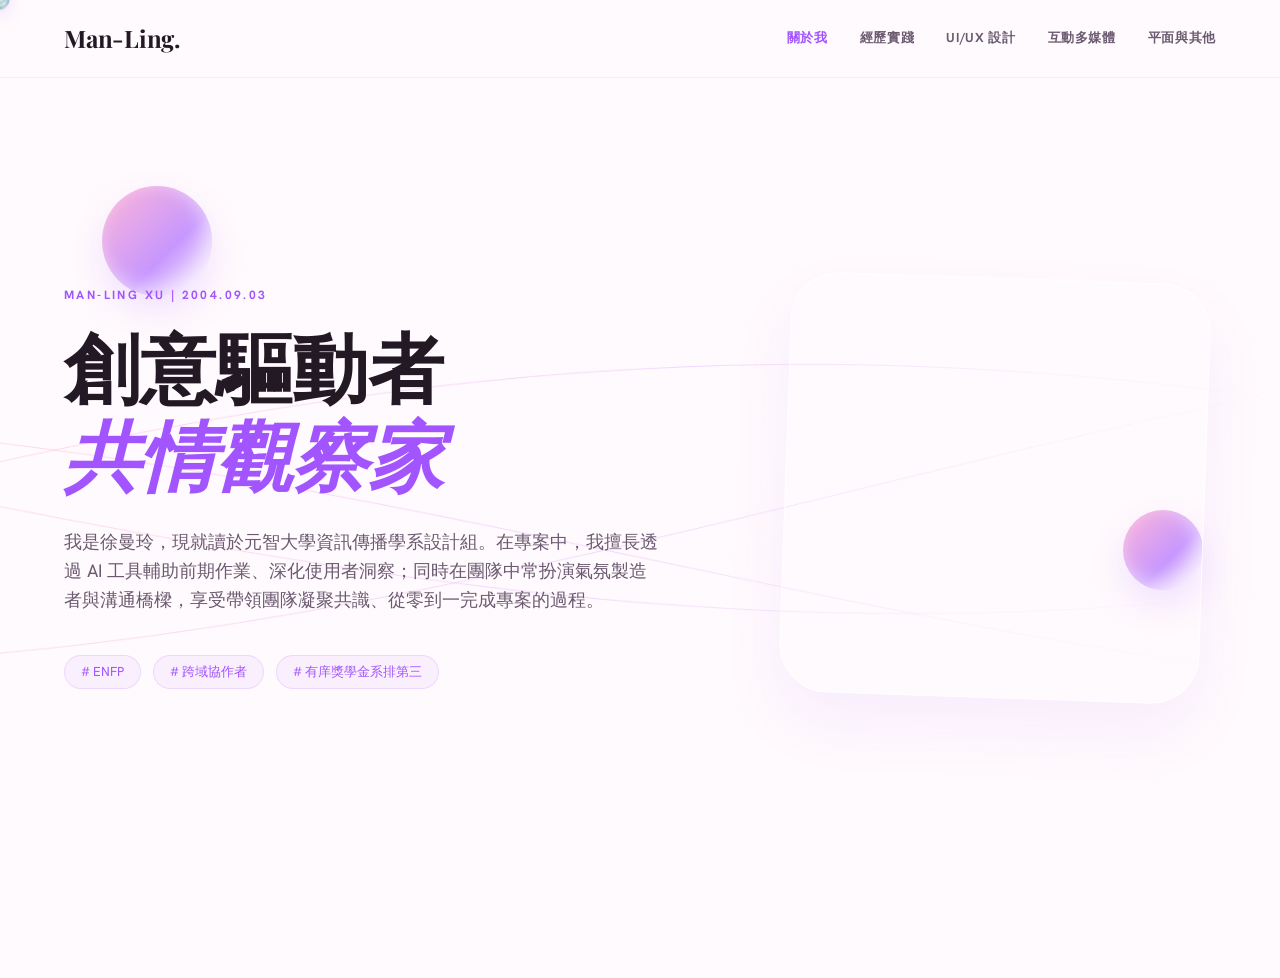
==== index.html @ bddfe29c "0608" ====
<!DOCTYPE html>
<html lang="zh-Hant-TW" class="scroll-smooth">
<head>
    <meta charset="utf-8"/>
    <meta content="width=device-width, initial-scale=1.0" name="viewport"/>
    <title>徐曼玲 Man-Ling XU | Portfolio</title>
    <link href="https://fonts.googleapis.com/css2?family=Playfair+Display:ital,wght@0,600;0,700;1,600&family=Hanken+Grotesk:wght@400;700&display=swap" rel="stylesheet"/>
    <link href="https://fonts.googleapis.com/css2?family=Material+Symbols+Outlined:wght,FILL@100..700,0..1&display=swap" rel="stylesheet"/>
    <link rel="stylesheet" href="./portfolio/style.css">
</head>
<body>

    <div class="custom-cursor" id="cursor"></div>

   <header class="site-header">
        <nav class="nav-container">
            <a class="nav-logo" href="index.html">Man-Ling.</a>
            <div class="nav-links">
                <a class="nav-link active" href="index.html">關於我</a>
                <a class="nav-link" href="./portfolio/experience.html">經歷實踐</a>
                <a class="nav-link" href="./portfolio/uiux.html">UI/UX 設計</a>
                <a class="nav-link" href="./portfolio/interactive.html">互動多媒體</a>
                <a class="nav-link" href="./portfolio/graphic.html">平面與其他</a>
            </div>
        </nav>
    </header>

    <main class="abstract-theme" id="main-canvas">
        <canvas id="fluid-bg"></canvas>
        
        <div class="floating-sphere sphere-1"></div>
        <div class="floating-sphere sphere-2"></div>

        <section class="hero-section" id="about">
            <div class="hero-content">
                <span class="hero-tagline animate-fade-in">MAN-LING XU | 2004.09.03</span>
                <h1 class="hero-title animate-fade-in delay-1">
                    創意驅動者 <br/>
                    <span class="italic-text">共情觀察家</span>
                </h1>
                <p class="hero-description animate-fade-in delay-2">
                    我是徐曼玲，現就讀於元智大學資訊傳播學系設計組。在專案中，我擅長透過 AI 工具輔助前期作業、深化使用者洞察；同時在團隊中常扮演氣氛製造者與溝通橋樑，享受帶領團隊凝聚共識、從零到一完成專案的過程。
                </p>
                <div class="trait-tags animate-fade-in delay-3">
                    <span class="trait-tag"># ENFP</span>
                    <span class="trait-tag"># 跨域協作者</span>
                    <span class="trait-tag"># 有庠獎學金系排第三</span>
                </div>
            </div>
            
            <div class="hero-visual animate-fade-in delay-4">
                <div class="hero-image-container">
                    <div class="hero-image-slider">
                        <img class="slider-img" alt="徐曼玲 照片1" src="./images/myself.jpg"/>
                        <img class="slider-img" alt="徐曼玲 照片2" src="./images/myself.jpg"/>
                        <img class="slider-img" alt="徐曼玲 照片3" src="./images/myself.jpg"/>
                    </div>
                    <div class="vapor-overlay"></div>
                </div>
            </div>
        </section>
    </main>

    <!-- <footer class="site-footer">
        <div class="footer-info">
            <span class="footer-logo">徐曼玲 Man-Ling XU</span>
            <p class="footer-copyright">© 2026 Portfolio. Built with Fluid Aesthetics.</p>
        </div>
        <div class="footer-links">
            <a class="footer-link" href="mailto:mina20049393@gmail.com">mina20049393@gmail.com</a>
        </div>
    </footer> -->

    <script src="./portfolio/script.js"></script>
</body>
</html>
---- portfolio/style.css ----
/* ==========================================================================
   1. 曼玲的作品集專屬調色盤 - 【明亮極光流體版】
   ========================================================================== */
:root {
    --color-surface: #fffafd;               /* 明亮通透的柔粉白底色 */
    --color-on-surface: #231925;            /* 深紫灰文字（兼顧明亮與極佳易讀性） */
    --color-on-surface-variant: #6b5a70;    /* 優雅的煙燻紫灰次要字 */
    --color-primary: #a255ff;               /* 亮麗極光紫 */
    --color-accent-pink: #ff7da7;           /* 育秀盃未來寵物 APP 櫻花粉 */
    
    --radius-card: 2rem;
    --radius-full: 9999px;
    --padding-desktop: clamp(24px, 5vw, 80px);
    --gutter: 32px;
    --container-max-width: 1440px;

    --font-headline: 'Playfair Display', 'PingFang TC', serif;
    --font-body: 'Hanken Grotesk', 'PingFang TC', sans-serif;

    --fs-display: clamp(38px, 6vw, 76px);
    --fs-headline-lg: clamp(26px, 4vw, 38px);
    --fs-headline-sm: clamp(20px, 2.5vw, 24px);
    --fs-body-lg: clamp(16px, 1.5vw, 18px);
    --fs-body-md: 16px;
    --fs-label-caps: 12px;
}

/* ==========================================================================
   2. 全域基礎重設（防止邊距撐開跑版）
   ========================================================================== */
*, *::before, *::after {
    box-sizing: border-box;
    margin: 0;
    padding: 0;
}

html {
    scroll-behavior: smooth;
}

body {
    background-color: var(--color-surface);
    color: var(--color-on-surface);
    font-family: var(--font-body);
    font-size: var(--fs-body-md);
    line-height: 1.6;
    overflow-x: hidden;
    -webkit-font-smoothing: antialiased;
}

@media (min-width: 768px) {
    body { cursor: none; } /* 啟用自訂太極游標 */
}

/* ==========================================================================
   3. Canvas 背景與 3D 浮動球體
   ========================================================================== */
.abstract-theme {
    position: relative;
    min-height: 100vh;
    width: 100%;
    z-index: 1;
}

#fluid-bg {
    position: absolute;
    top: 0;
    left: 0;
    width: 100%;
    height: 100%;
    z-index: 0;
    pointer-events: none;
}

.floating-sphere {
    position: absolute;
    border-radius: 50%;
    background: linear-gradient(135deg, rgba(255, 153, 200, 0.7) 0%, rgba(162, 85, 255, 0.6) 60%, rgba(255, 255, 255, 0) 100%);
    box-shadow: 0 15px 35px rgba(162, 85, 255, 0.15), inset -6px -6px 20px rgba(255, 255, 255, 0.6);
    z-index: 2;
    pointer-events: none;
}

.sphere-1 { top: 12%; left: 8%; width: 110px; height: 110px; animation: floatY 14s infinite ease-in-out alternate; }
.sphere-2 { top: 48%; right: 6%; width: 80px; height: 80px; animation: floatY 10s infinite ease-in-out alternate-reverse; }
.sphere-3 { bottom: 15%; left: 15%; width: 50px; height: 50px; animation: floatY 7s infinite ease-in-out alternate; }

@keyframes floatY {
    0% { transform: translateY(0px) scale(1); filter: blur(2px); }
    100% { transform: translateY(-25px) scale(1.03); filter: blur(4px); }
}

/* ==========================================================================
   4. 導覽列與輕盈玻璃擬態卡片（修正過於透明導致疊字的問題）
   ========================================================================== */
.site-header {
    position: sticky;
    top: 0;
    width: 100%;
    /* 調整磨砂玻璃的飽和度，避免滾動時後方文字穿透雜亂 */
    background: rgba(255, 250, 253, 0.75); 
    backdrop-filter: blur(24px);
    -webkit-backdrop-filter: blur(24px);
    border-bottom: 1px solid rgba(35, 25, 37, 0.05);
    z-index: 100;
}

.nav-container {
    display: flex;
    justify-content: space-between;
    align-items: center;
    padding: 1.2rem var(--padding-desktop);
    max-width: var(--container-max-width);
    margin: 0 auto;
}

.nav-logo {
    font-family: var(--font-headline);
    font-size: var(--fs-headline-sm);
    font-weight: 700;
    color: var(--color-on-surface);
    text-decoration: none;
    letter-spacing: -0.01em;
}

.nav-links { display: none; gap: 32px; }
@media (min-width: 1024px) { .nav-links { display: flex; } }

.nav-link {
    font-size: 13px;
    font-weight: 700;
    color: var(--color-on-surface-variant);
    text-decoration: none;
    letter-spacing: 0.05em;
    transition: color 0.3s;
}
.nav-link:hover, .nav-link.active { color: var(--color-primary); }

.btn {
    display: inline-flex;
    align-items: center;
    justify-content: center;
    padding: 0.7rem 1.6rem;
    border-radius: var(--radius-full);
    border: none;
    font-size: 12px;
    font-weight: 700;
    cursor: pointer;
    transition: all 0.3s ease;
    text-decoration: none;
}

.btn-primary {
    background: linear-gradient(90deg, #a255ff, var(--color-accent-pink));
    color: #ffffff;
    box-shadow: 0 8px 20px rgba(162, 85, 255, 0.2);
}
.btn-primary:hover {
    transform: translateY(-2px);
    box-shadow: 0 12px 28px rgba(162, 85, 255, 0.35);
}

.glass-pane {
    background: rgba(255, 255, 255, 0.55);
    backdrop-filter: blur(20px);
    -webkit-backdrop-filter: blur(20px);
    border: 1px solid rgba(255, 255, 255, 0.6);
    box-shadow: 0 10px 30px rgba(162, 85, 255, 0.04);
}

/* ==========================================================================
   5. 補齊結構排版樣式（防範 Bento Grid 跑版的核心）
   ========================================================================== */
.hero-section {
    position: relative;
    z-index: 10;
    min-height: calc(100vh - 80px);
    display: grid;
    grid-template-columns: 1fr;
    align-items: center;
    padding: var(--padding-desktop);
    max-width: var(--container-max-width);
    margin: 0 auto;
    gap: 48px;
}
@media (min-width: 1024px) { .hero-section { grid-template-columns: 1.2fr 0.8fr; } }

.hero-tagline {
    display: block;
    font-size: var(--fs-label-caps);
    font-weight: 700;
    color: var(--color-primary);
    letter-spacing: 0.2em;
    margin-bottom: 1rem;
}

.hero-title { font-family: var(--font-headline); font-size: var(--fs-display); color: var(--color-on-surface); line-height: 1.15; margin-bottom: 2rem; }
.hero-description { color: var(--color-on-surface-variant); font-size: var(--fs-body-lg); margin-bottom: 2.5rem; max-width: 600px; }

.trait-tags { display: flex; gap: 12px; flex-wrap: wrap; }
.trait-tag {
    background: rgba(162, 85, 255, 0.06);
    border: 1px solid rgba(162, 85, 255, 0.15);
    padding: 6px 16px;
    border-radius: var(--radius-full);
    font-size: 13px;
    color: var(--color-primary);
}

.hero-image-container {
    width: 100%;
    max-width: 420px;
    aspect-ratio: 1 / 1;
    border-radius: 3rem;
    overflow: hidden;
    transform: rotate(2deg);
    box-shadow: 0 30px 60px rgba(162, 85, 255, 0.08);
    border: 1px solid rgba(255, 255, 255, 0.8);
    margin: 0 auto;
}

.cover-img { width: 100%; height: 100%; object-fit: cover; }
.italic-text { font-style: italic; color: var(--color-primary); }

/* Bento 網格系統 */
.portfolio-section { position: relative; z-index: 10; padding: 6rem var(--padding-desktop); max-width: var(--container-max-width); margin: 0 auto; }
.section-num { font-size: 14px; font-weight: 700; color: var(--color-accent-pink); display: block; margin-bottom: 0.5rem; }
.section-title { font-family: var(--font-headline); font-size: var(--fs-headline-lg); color: var(--color-on-surface); }
.section-subtitle { color: var(--color-on-surface-variant); margin-top: 0.5rem; }

.badge-container { display: flex; gap: 8px; margin-top: 1rem; flex-wrap: wrap; }
.badge { padding: 4px 14px; background: rgba(255, 255, 255, 0.6); border: 1px solid rgba(0, 0, 0, 0.04); border-radius: var(--radius-full); font-size: 11px; color: var(--color-on-surface-variant); }
.logo { padding: 4px 14px; background: rgba(255, 255, 255, 0.6); border: 1px solid rgba(255, 255, 255, 0.04); border-radius: var(--radius-full); font-size: 11px; color: var(--color-on-surface-variant); }

.bento-grid { display: grid; grid-template-columns: 1fr; gap: var(--gutter); margin-top: 3.5rem; }
@media (min-width: 768px) { .bento-grid { grid-template-columns: repeat(12, 1fr); } }

.bento-card { position: relative; border-radius: var(--radius-card); overflow: hidden; min-height: 260px; transition: all 0.5s cubic-bezier(0.16, 1, 0.3, 1); }
.bento-card:hover { transform: translateY(-5px); border-color: rgba(162, 85, 255, 0.3); box-shadow: 0 30px 60px rgba(162, 85, 255, 0.08); }

@media (min-width: 768px) {
    .col-span-12 { grid-column: span 12; }
    .col-span-8 { grid-column: span 8; }
    .col-span-7 { grid-column: span 7; }
    .col-span-5 { grid-column: span 5; }
    .col-span-4 { grid-column: span 4; }
}

.card-text-content { padding: 2.5rem; }
.card-inner-title { font-family: var(--font-headline); font-size: var(--fs-headline-sm); color: var(--color-on-surface); margin-bottom: 1rem; }
.card-inner-desc { color: var(--color-on-surface-variant); font-size: var(--fs-body-lg); }
.card-inner-info { color: var(--color-on-surface-variant); }

.blueprint-mini-grid { display: grid; grid-template-columns: 1fr; gap: 24px; margin-top: 2rem; }
@media (min-width: 768px) { .blueprint-mini-grid { grid-template-columns: repeat(3, 1fr); } }
.blueprint-node h4 { font-size: 14px; color: var(--color-primary); margin-bottom: 0.5rem; }
.blueprint-node p { font-size: 14px; color: var(--color-on-surface-variant); }

.work-title { font-family: var(--font-headline); font-size: 20px; color: var(--color-on-surface); margin: 0.5rem 0; }
.work-desc { font-size: 14px; color: var(--color-on-surface-variant); }
.card-tag { font-size: 11px; color: var(--color-accent-pink); font-weight: 700; text-transform: uppercase; }

.card-overlay { position: absolute; inset: 0; padding: 3rem; display: flex; flex-direction: column; justify-content: flex-end; }
.gradient-bottom { background: linear-gradient(to top, rgba(255, 250, 253, 0.9) 0%, transparent 80%); }
.card-title-lg { font-family: var(--font-headline); font-size: var(--fs-headline-sm); color: var(--color-on-surface); margin-bottom: 0.5rem; }
.card-desc { color: var(--color-on-surface-variant); font-size: var(--fs-body-md); }

/* ==========================================================================
   6. 獨立頁面時間軸樣式表 (Timeline Section)
   ========================================================================== */
.timeline-container { position: relative; max-width: 900px; margin: 3.5rem auto 0; padding: 0 1rem; }
.timeline-container::before {
    content: ''; position: absolute; top: 0; bottom: 0; width: 2px;
    background: linear-gradient(to bottom, var(--color-primary), var(--color-accent-pink), transparent);
    left: 31px; box-shadow: 0 0 10px rgba(162, 85, 255, 0.2);
}
@media (min-width: 768px) { .timeline-container::before { left: 50%; transform: translateX(-50%); } }

.timeline-item { position: relative; margin-bottom: 3rem; display: flex; flex-direction: column; }
@media (min-width: 768px) { .timeline-item { flex-direction: row; justify-content: space-between; } }

.timeline-badge {
    position: absolute; left: 12px; width: 40px; height: 40px; border-radius: 50%;
    background: #ffffff; border: 2px solid var(--color-primary); color: var(--color-primary);
    font-size: 11px; font-weight: 700; display: flex; align-items: center; justify-content: center; z-index: 10;
    box-shadow: 0 4px 12px rgba(162, 85, 255, 0.15);
}
@media (min-width: 768px) { .timeline-badge { left: 50%; transform: translateX(-50%); } }

.timeline-panel { position: relative; width: calc(100% - 60px); margin-left: 60px; padding: 2rem; border-radius: 1.5rem; transition: border-color 0.4s ease; }
@media (min-width: 768px) {
    .timeline-panel { width: 44%; margin-left: 0; }
    .timeline-item:nth-child(odd) .timeline-panel { margin-left: auto; }
    .timeline-item:nth-child(even) .timeline-panel { margin-right: auto; }
}
.timeline-panel:hover { border-color: var(--color-accent-pink); }
.timeline-date { display: inline-block; font-size: 11px; font-weight: 700; color: var(--color-accent-pink); letter-spacing: 0.05em; margin-bottom: 0.5rem; }
.timeline-title { font-family: var(--font-headline); font-size: 18px; color: var(--color-on-surface); margin-bottom: 0.8rem; }
.timeline-desc { font-size: 14px; color: var(--color-on-surface-variant); text-align: justify; }

/* ==========================================================================
   7. 游標與滾動動畫
   ========================================================================== */
.custom-cursor {
    display: none;
    width: 28px;
    height: 28px;
    position: fixed;
    pointer-events: none;
    z-index: 9999;
    background-image: url('../images/3DBubbles.png');
    background-size: contain;
    background-repeat: no-repeat;
    filter: drop-shadow(0 4px 8px rgba(162, 85, 255, 0.2));
    transform: translate(-50%, -50%);
    transition: transform 0.08s ease-out;
}
@media (min-width: 768px) { .custom-cursor { display: block; } }
.custom-cursor.click-effect { transform: translate(-50%, -50%) scale(1.3) rotate(90deg); }

.reveal-on-scroll {
    opacity: 0;
    transform: translateY(30px);
    transition: opacity 1s cubic-bezier(0.16, 1, 0.3, 1), transform 1s cubic-bezier(0.16, 1, 0.3, 1);
}
.reveal-on-scroll.is-visible { opacity: 1; transform: translateY(0); }
/* 
.site-footer { padding: 1rem var(--padding-desktop); display: flex; justify-content: space-between; align-items: center; border-top: 1px solid rgba(0,0,0,0.03); position: relative; z-index: 10; }
.footer-logo { font-family: var(--font-headline); color: var(--color-on-surface); font-weight: 700; }
.footer-links .footer-link { color: var(--color-on-surface-variant); text-decoration: none; font-size: 14px; }
.footer-links .footer-link:hover { color: var(--color-primary); } */

/* ==========================================================================
   8. 平面設計卡片圖片修正規範 與 互動燈箱 (Lightbox Overlay)
   ========================================================================== */

/* 修正卡片架構：使其可控制圖片高度 */
.bento-card {
    display: flex;
    flex-direction: column;
    cursor: pointer; /* 讓使用者知道可以點擊 */
}

/* 圖片外層包裝：約束高度，切齊邊緣 */
.card-img-wrapper {
    width: 100%;
    height: 280px; /* 約束卡片內的圖片高度，防止太大撐破版面 */
    overflow: hidden;
    position: relative;
    display: flex;
}

/* 雙圖片並排修正 (專屬第一張卡片) */
.card-img-wrapper.multi-img .portfolio-img {
    width: 50%;
    height: 100%;
    border-right: 1px solid rgba(255, 255, 255, 0.4);
}
.card-img-wrapper.multi-img .portfolio-img:last-child {
    border-right: none;
}

/* 圖片渲染控制 */
.portfolio-img {
    width: 100%;
    height: 100%;
    object-fit: cover; /* 等比例縮放並填滿，絕不變形 */
    object-position: center top; /* 靠上居中對齊海報焦點 */
    transition: transform 0.6s cubic-bezier(0.16, 1, 0.3, 1);
}

/* 滑鼠懸停放大特效 */
.bento-card:hover .portfolio-img {
    transform: scale(1.04);
}

.card-text-content {
    padding: 1.8rem 2rem 2rem;
}

/* -----------------------------------------
   燈箱彈出視窗 (Modal) 核心與優化樣式
   ----------------------------------------- */
.lightbox-overlay {
    position: fixed;
    inset: 0;
    background: rgba(23, 16, 26, 0.45); /* 更優雅通透的深紫灰遮罩 */
    backdrop-filter: blur(16px);
    -webkit-backdrop-filter: blur(16px);
    z-index: 2000;
    display: flex;
    align-items: center;
    justify-content: center;
    padding: 24px;
    opacity: 0;
    pointer-events: none;
    transition: opacity 0.4s cubic-bezier(0.16, 1, 0.3, 1);
}

/* 當燈箱啟用時 */
.lightbox-overlay.active {
    opacity: 1;
    pointer-events: auto;
}

/* 燈箱本體容器 (延續整體明亮玻璃擬態) */
.lightbox-content {
    width: 100%;
    max-width: 920px;
    max-height: 85vh;
    border-radius: 2.5rem;
    position: relative;
    overflow-y: auto; 
    padding: 3.5rem 3rem 3rem;
    box-shadow: 0 40px 80px rgba(162, 85, 255, 0.12);
    transform: translateY(20px) scale(0.97);
    transition: transform 0.5s cubic-bezier(0.16, 1, 0.3, 1);
}

.lightbox-close {
    position: absolute;
    top: 24px;
    right: 28px;
    background: rgba(35, 25, 37, 0.05);
    border: none;
    width: 36px;
    height: 36px;
    border-radius: 50%;
    font-size: 24px;
    color: var(--color-on-surface);
    display: flex;
    align-items: center;
    justify-content: center;
    cursor: pointer;
    transition: all 0.3s cubic-bezier(0.16, 1, 0.3, 1);
    z-index: 10;
}
.lightbox-close:hover {
    background: var(--color-on-surface);
    color: #ffffff;
    transform: scale(1.08);
}

.lightbox-body {
    display: grid;
    grid-template-columns: 1fr;
    gap: 36px;
}
@media (min-width: 768px) {
    .lightbox-body {
        grid-template-columns: 1.1fr 0.9fr; 
    }
}

.lightbox-media {
    display: flex;
    gap: 12px;
    justify-content: center;
    align-items: center;
}

.lightbox-img {
    width: 100%;
    max-height: 55vh;
    object-fit: contain; 
    border-radius: 1.2rem;
    box-shadow: 0 15px 35px rgba(35, 25, 37, 0.08);
    background: rgba(255, 255, 255, 0.3);
}

.lightbox-media img:only-child { width: 100%; }
.lightbox-media img:not(:only-child) { width: calc(50% - 6px); }

.lightbox-info {
    display: flex;
    flex-direction: column;
    justify-content: center;
}

.lightbox-detailed-desc {
    margin-top: 1.2rem;
    font-size: 14px;
    line-height: 1.75;
    color: var(--color-on-surface-variant);
    text-align: justify;
}
/* ==========================================================================
   12. 關於我 - 照片自動輪播特效 (CSS Slider Animation)
   ========================================================================== */
.hero-image-slider {
    position: relative;
    width: 100%;
    height: 100%;
    overflow: hidden;
}

.slider-img {
    position: absolute;
    top: 0;
    left: 0;
    width: 100%;
    height: 100%;
    object-fit: cover;
    opacity: 0;
    /* 透過平滑的淡入淡出（crossfade）切換照片 */
    transition: opacity 1.5s ease-in-out;
    animation: imageSlider 12s infinite ease-in-out;
}

/* 計算三張照片各自的定時淡入淡出時間點（總時長 12 秒） */
.slider-img:nth-child(1) { animation-delay: 0s; }
.slider-img:nth-child(2) { animation-delay: 4s; }
.slider-img:nth-child(3) { animation-delay: 8s; }

@keyframes imageSlider {
    0%, 33.33% { opacity: 1; z-index: 2; }   /* 顯示 */
    41.66%, 91.66% { opacity: 0; z-index: 1; } /* 隱藏 */
    100% { opacity: 1; z-index: 2; }         /* 循環回到第一張 */
}
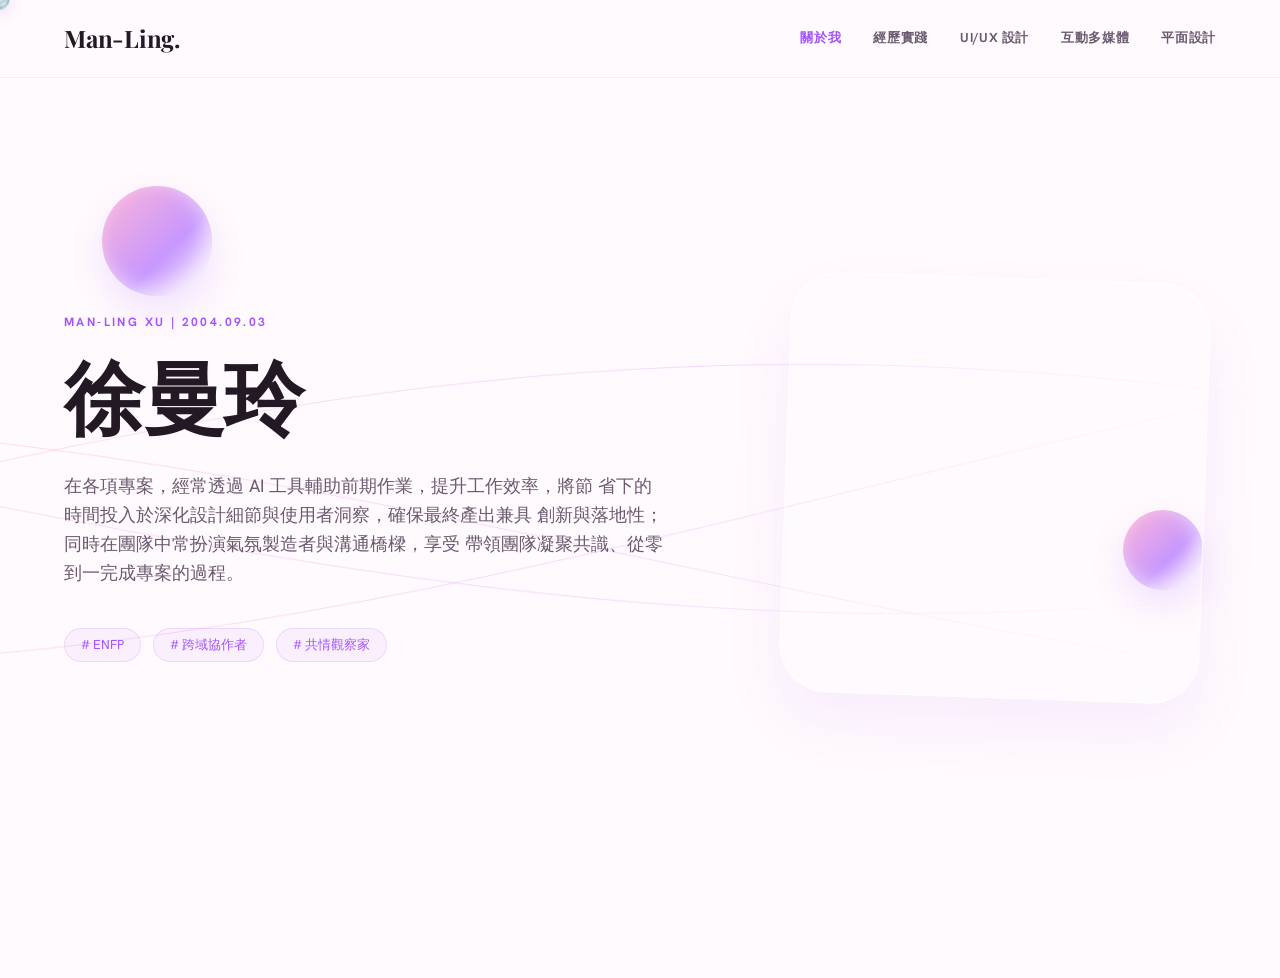
==== commit b886885c: "0609" ====
--- a/index.html
+++ b/index.html
@@ -1,18 +1,23 @@
 <!DOCTYPE html>
 <html lang="zh-Hant-TW" class="scroll-smooth">
+
 <head>
-    <meta charset="utf-8"/>
-    <meta content="width=device-width, initial-scale=1.0" name="viewport"/>
+    <meta charset="utf-8" />
+    <meta content="width=device-width, initial-scale=1.0" name="viewport" />
     <title>徐曼玲 Man-Ling XU | Portfolio</title>
-    <link href="https://fonts.googleapis.com/css2?family=Playfair+Display:ital,wght@0,600;0,700;1,600&family=Hanken+Grotesk:wght@400;700&display=swap" rel="stylesheet"/>
-    <link href="https://fonts.googleapis.com/css2?family=Material+Symbols+Outlined:wght,FILL@100..700,0..1&display=swap" rel="stylesheet"/>
+    <link
+        href="https://fonts.googleapis.com/css2?family=Playfair+Display:ital,wght@0,600;0,700;1,600&family=Hanken+Grotesk:wght@400;700&display=swap"
+        rel="stylesheet" />
+    <link href="https://fonts.googleapis.com/css2?family=Material+Symbols+Outlined:wght,FILL@100..700,0..1&display=swap"
+        rel="stylesheet" />
     <link rel="stylesheet" href="./portfolio/style.css">
 </head>
+
 <body>
 
     <div class="custom-cursor" id="cursor"></div>
 
-   <header class="site-header">
+    <header class="site-header">
         <nav class="nav-container">
             <a class="nav-logo" href="index.html">Man-Ling.</a>
             <div class="nav-links">
@@ -20,14 +25,14 @@
                 <a class="nav-link" href="./portfolio/experience.html">經歷實踐</a>
                 <a class="nav-link" href="./portfolio/uiux.html">UI/UX 設計</a>
                 <a class="nav-link" href="./portfolio/interactive.html">互動多媒體</a>
-                <a class="nav-link" href="./portfolio/graphic.html">平面與其他</a>
+                <a class="nav-link" href="./portfolio/graphic.html">平面設計</a>
             </div>
         </nav>
     </header>
 
     <main class="abstract-theme" id="main-canvas">
         <canvas id="fluid-bg"></canvas>
-        
+
         <div class="floating-sphere sphere-1"></div>
         <div class="floating-sphere sphere-2"></div>
 
@@ -35,25 +40,28 @@
             <div class="hero-content">
                 <span class="hero-tagline animate-fade-in">MAN-LING XU | 2004.09.03</span>
                 <h1 class="hero-title animate-fade-in delay-1">
-                    創意驅動者 <br/>
-                    <span class="italic-text">共情觀察家</span>
+                    <span class="Chinese-name-text">徐曼玲</span>
+    
                 </h1>
                 <p class="hero-description animate-fade-in delay-2">
-                    我是徐曼玲，現就讀於元智大學資訊傳播學系設計組。在專案中，我擅長透過 AI 工具輔助前期作業、深化使用者洞察；同時在團隊中常扮演氣氛製造者與溝通橋樑，享受帶領團隊凝聚共識、從零到一完成專案的過程。
+                    在各項專案，經常透過 AI 工具輔助前期作業，提升工作效率，將節
+                    省下的時間投入於深化設計細節與使用者洞察，確保最終產出兼具
+                    創新與落地性；同時在團隊中常扮演氣氛製造者與溝通橋樑，享受
+                    帶領團隊凝聚共識、從零到一完成專案的過程。
                 </p>
                 <div class="trait-tags animate-fade-in delay-3">
                     <span class="trait-tag"># ENFP</span>
                     <span class="trait-tag"># 跨域協作者</span>
-                    <span class="trait-tag"># 有庠獎學金系排第三</span>
+                    <span class="trait-tag"># 共情觀察家</span>
                 </div>
             </div>
-            
+
             <div class="hero-visual animate-fade-in delay-4">
                 <div class="hero-image-container">
                     <div class="hero-image-slider">
-                        <img class="slider-img" alt="徐曼玲 照片1" src="./images/myself.jpg"/>
-                        <img class="slider-img" alt="徐曼玲 照片2" src="./images/myself.jpg"/>
-                        <img class="slider-img" alt="徐曼玲 照片3" src="./images/myself.jpg"/>
+                        <img class="slider-img" alt="徐曼玲 照片1" src="./images/myself.jpg" />
+                        <img class="slider-img" alt="徐曼玲 照片2" src="./images/myself.jpg" />
+                        <img class="slider-img" alt="徐曼玲 照片3" src="./images/myself.jpg" />
                     </div>
                     <div class="vapor-overlay"></div>
                 </div>
@@ -73,4 +81,5 @@
 
     <script src="./portfolio/script.js"></script>
 </body>
+
 </html>
--- a/portfolio/style.css
+++ b/portfolio/style.css
@@ -194,7 +194,7 @@
     margin-bottom: 1rem;
 }
 
-.hero-title { font-family: var(--font-headline); font-size: var(--fs-display); color: var(--color-on-surface); line-height: 1.15; margin-bottom: 2rem; }
+.hero-title { font-family: var(--font-headline); font-size: 80px; color: var(--color-on-surface); line-height: 1.15; margin-bottom: 2rem; }
 .hero-description { color: var(--color-on-surface-variant); font-size: var(--fs-body-lg); margin-bottom: 2.5rem; max-width: 600px; }
 
 .trait-tags { display: flex; gap: 12px; flex-wrap: wrap; }
@@ -220,7 +220,7 @@
 }
 
 .cover-img { width: 100%; height: 100%; object-fit: cover; }
-.italic-text { font-style: italic; color: var(--color-primary); }
+.Chinese-name-text { font-size: 80px}
 
 /* Bento 網格系統 */
 .portfolio-section { position: relative; z-index: 10; padding: 6rem var(--padding-desktop); max-width: var(--container-max-width); margin: 0 auto; }
@@ -406,8 +406,8 @@
 /* 燈箱本體容器 (延續整體明亮玻璃擬態) */
 .lightbox-content {
     width: 100%;
-    max-width: 920px;
-    max-height: 85vh;
+    max-width: 1000px;
+    max-height: 90vh;
     border-radius: 2.5rem;
     position: relative;
     overflow-y: auto; 
@@ -461,9 +461,9 @@
 
 .lightbox-img {
     width: 100%;
-    max-height: 55vh;
+    max-height: 90vh;
     object-fit: contain; 
-    border-radius: 1.2rem;
+    /* border-radius: 1.2rem; */
     box-shadow: 0 15px 35px rgba(35, 25, 37, 0.08);
     background: rgba(255, 255, 255, 0.3);
 }
@@ -481,7 +481,7 @@
     margin-top: 1.2rem;
     font-size: 14px;
     line-height: 1.75;
-    color: var(--color-on-surface-variant);
+    color: var(--color-on-surface);
     text-align: justify;
 }
 /* ==========================================================================
